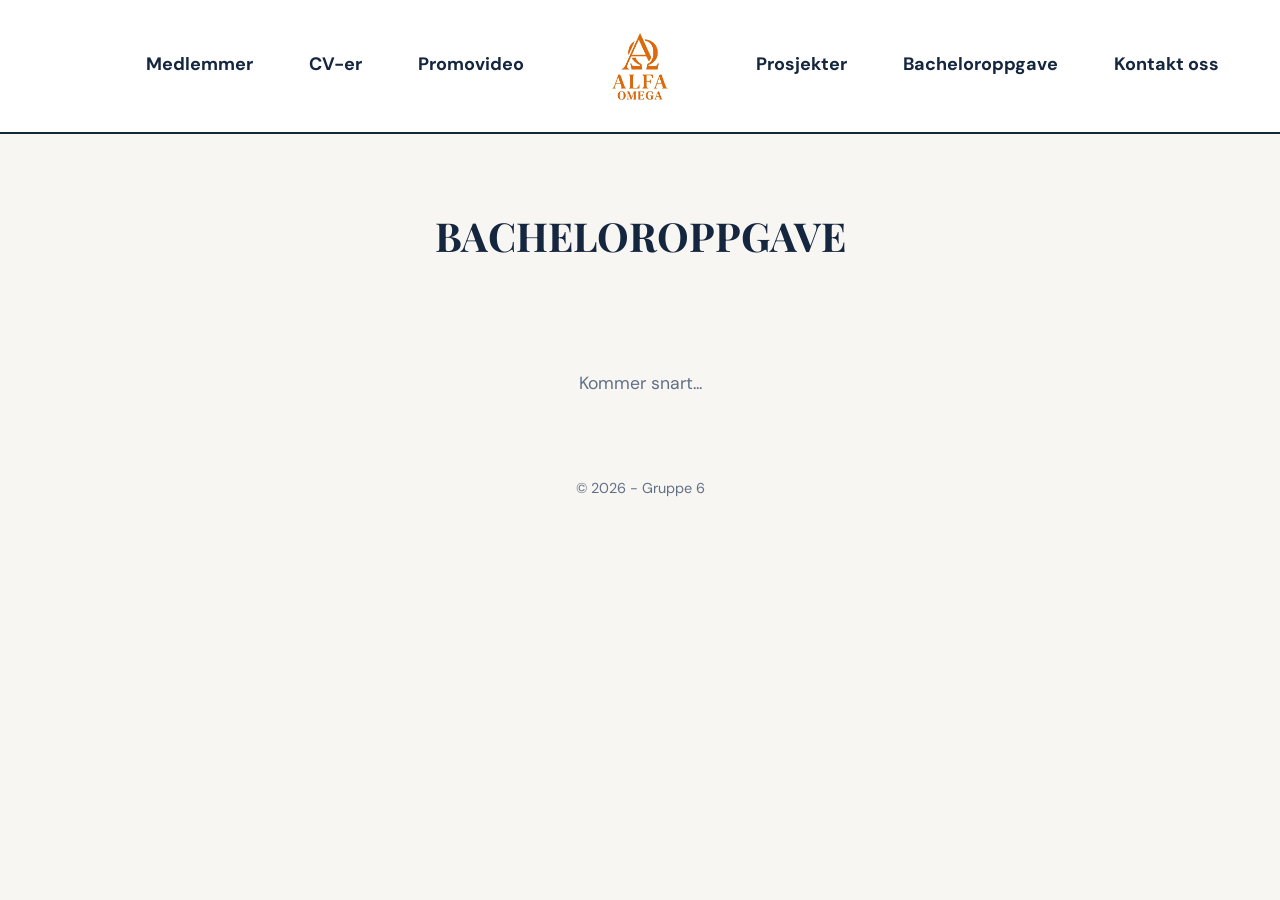
==== bacheloroppgave.html @ c3835e71 "Convert ASP.NET project to static HTML for GitHub Pages" ====
<!DOCTYPE html>
<html lang="no">
<head>
    <meta charset="utf-8" />
    <meta name="viewport" content="width=device-width, initial-scale=1.0" />
    <title>Bacheloroppgave - Gruppe 6</title>
    <link rel="preconnect" href="https://fonts.googleapis.com">
    <link rel="preconnect" href="https://fonts.gstatic.com" crossorigin>
    <link href="https://fonts.googleapis.com/css2?family=Playfair+Display:wght@600;700&family=Lora:wght@400;500&display=swap" rel="stylesheet">
    <link rel="stylesheet" href="css/site.css" />
</head>
<body>
    <header class="site-header">
        <div class="header-content">
            <nav class="site-nav site-nav-left">
                <a href="medlemmer.html">Medlemmer</a>
                <a href="cver.html">CV-er</a>
                <a href="promovideo.html">Promovideo</a>
            </nav>

            <a class="site-logo" href="index.html">
                <img src="images/logo.png" alt="Gruppe 6 logo" />
            </a>

            <nav class="site-nav site-nav-right">
                <a href="prosjekter.html">Prosjekter</a>
                <a href="bacheloroppgave.html">Bacheloroppgave</a>
                <a href="kontakt.html">Kontakt oss</a>
            </nav>
        </div>
    </header>

    <div class="container">
        <main role="main" class="pb-3">
            <h1 class="page-title">BACHELOROPPGAVE</h1>
            <section class="about-section">
                <p class="about-text">Kommer snart...</p>
            </section>
        </main>
    </div>

    <footer class="border-top footer text-muted">
        <div class="container">
            &copy; 2026 - Gruppe 6
        </div>
    </footer>

    <script src="js/site.js"></script>
</body>
</html>
---- css/site.css ----
/* Import Fonts */
@import url('https://fonts.googleapis.com/css2?family=DM+Sans:ital,opsz,wght@0,9..40,100..1000;1,9..40,100..1000&family=Playfair+Display:ital,wght@0,400..900;1,400..900&display=swap');

* {
    box-sizing: border-box;
}

body {
    margin: 0;
    font-family: 'DM Sans', sans-serif;
    color: #627086;
    background-color: #F7F6F2;
}

/* Animations */
@keyframes rise-in {
    from { 
        opacity: 0; 
        transform: translateY(18px); 
    }
    to { 
        opacity: 1; 
        transform: translateY(0); 
    }
}

@keyframes image-settle {
    from { 
        transform: scale(1.07); 
    }
    to { 
        transform: scale(1.015); 
    }
}

.about-section, 
.member-card, 
.cv-row, 
.project-card {
    animation: rise-in 0.6s ease-out forwards;
}

/* Header */
.site-header {
    background-color: #FFFFFF;
    border-bottom: 2px solid #15263F;
}

.header-content {
    display: flex;
    justify-content: center;
    align-items: center;
    padding: 1rem 3rem;
    max-width: 1600px;
    margin: 0 auto;
}

.site-logo {
    flex-shrink: 0;
    padding: 0 1.5rem;
}

.site-logo img {
    height: 100px;
    width: auto;
    display: block;
}

.site-nav {
    display: flex;
    gap: 3.5rem;
    flex: 1;
}

.site-nav-left {
    justify-content: flex-end;
}

.site-nav-right {
    justify-content: flex-start;
}

.site-nav a {
    font-family: 'DM Sans', sans-serif;
    text-decoration: none;
    font-weight: 700;
    color: #15263F;
    font-size: 18px;
    white-space: nowrap;
    position: relative;
    padding-bottom: 4px;
}

.site-nav a::after {
    content: '';
    position: absolute;
    bottom: 0;
    left: 0;
    width: 100%;
    height: 2px;
    background-color: #C77645;
    transform: scaleX(0);
    transition: transform 0.25s ease;
    transform-origin: bottom left;
}

.site-nav a:hover {
    color: #A85E34;
}

.site-nav a:hover::after {
    transform: scaleX(1);
}

/* Footer */
footer {
    text-align: center;
    padding: 2rem 0;
    color: #627086;
    font-size: 0.9rem;
}

/* Hero / group photo */
.hero-wrapper {
    overflow: hidden;
    max-width: 1200px;
    margin: 0 auto;
    border-radius: 1rem;
}

.group-photo {
    width: 100%;
    max-width: 1200px;
    height: auto;
    display: block;
    margin: 0 auto;
    border: 3px solid #E4E7EB;
    border-radius: 1rem;
    animation: image-settle 1.2s ease-out forwards;
}

.image-label {
    font-family: 'DM Sans', sans-serif;
    font-size: 1.1rem;
    color: #CCD4DF;
    margin: 0 0 1rem 0;
}

/* About section */
.about-section {
    text-align: center;
    padding: 3rem;
}

.section-title {
    font-family: 'Playfair Display', Georgia, serif;
    color: #15263F;
    font-size: 2rem;
    margin-bottom: 1rem;
}

.about-text {
    font-family: 'DM Sans', sans-serif;
    font-size: 1.1rem;
    max-width: 800px;
    margin: 0 auto;
    color: #627086;
    line-height: 1.7;
}

.about-text + .about-text {
    margin-top: 1rem;
}

/* Medlemmer page */
.page-title {
    font-family: 'Playfair Display', Georgia, serif;
    color: #15263F;
    font-size: 2.5rem;
    text-align: center;
    padding: 3rem 0 2rem 0;
}

.member-card {
    display: flex;
    gap: 2rem;
    align-items: flex-start;
    max-width: 1200px;
    margin: 0 auto 2rem auto;
    padding: 2rem;
    background-color: #FFFFFF;
    border: 1px solid #E4E7EB;
    border-radius: 1rem;
    transition: transform 0.25s ease, box-shadow 0.25s ease;
}

.member-card:hover {
    box-shadow: 0 18px 50px rgba(21, 38, 63, .09);
    transform: translateY(-4px);
}

.member-photo-col {
    display: flex;
    flex-direction: column;
    align-items: center;
    flex-shrink: 0;
}

.member-photo {
    width: 180px;
    height: 180px;
    object-fit: cover;
    border-radius: 0.5rem;
}

.member-info {
    flex: 1;
}

.member-name {
    font-family: 'Playfair Display', Georgia, serif;
    color: #15263F;
    font-size: 1.5rem;
    margin: 0 0 0.25rem 0;
}

.member-role {
    font-family: 'DM Sans', sans-serif;
    font-style: italic;
    color: #C77645;
    margin: 0 0 1rem 0;
}

.member-bio {
    font-family: 'DM Sans', sans-serif;
    font-size: 1rem;
    line-height: 1.6;
    color: #627086;
}

.social-links {
    display: flex;
    gap: 1rem;
    margin-top: 0.75rem;
}

.social-icon {
    width: 28px;
    height: 28px;
    display: block;
    background-color: transparent;
    object-fit: contain;
}

.social-links a {
    display: inline-block;
    transition: opacity 0.2s;
    line-height: 0;
}

.social-links a:hover {
    opacity: 0.7;
}

.cv-list {
    max-width: 1000px;
    margin: 0 auto;
    padding: 2rem;
    display: flex;
    flex-direction: column;
    gap: 1.5rem;
}

.cv-row {
    display: flex;
    justify-content: space-between;
    align-items: center;
    background-color: #FFFFFF;
    border: 1px solid #E4E7EB;
    border-radius: 1rem;
    padding: 1.5rem 2rem;
    transition: transform 0.25s ease, box-shadow 0.25s ease, background-color 0.25s ease;
}

.cv-row:hover {
    background-color: #F9EDE6;
    box-shadow: 0 18px 50px rgba(21, 38, 63, .09);
    transform: translateY(-4px);
}

.cv-name {
    font-family: 'DM Sans', sans-serif;
    font-size: 1.1rem;
    color: #15263F;
}

.cv-download {
    text-decoration: none;
    color: #C77645;
    font-weight: 600;
    display: flex;
    align-items: center;
    gap: 0.5rem;
}

.cv-download:hover {
    color: #A85E34;
}

.download-icon {
    font-size: 1.2rem;
}

.project-section {
    max-width: 1200px;
    margin: 0 auto;
    padding: 1rem 2rem 3rem 2rem;
}

.project-section-title {
    font-family: 'Playfair Display', Georgia, serif;
    color: #15263F;
    font-size: 1.6rem;
    text-align: center;
    border-bottom: 2px solid #C77645;
    display: inline-block;
    padding-bottom: 0.5rem;
    margin: 0 0 2rem 0;
}

.project-section-title-wrapper {
    text-align: center;
}

.project-card {
    display: flex;
    gap: 2rem;
    align-items: center;
    background-color: #FFFFFF;
    border: 1px solid #E4E7EB;
    border-radius: 1rem;
    padding: 2rem;
    margin-bottom: 2rem;
    min-height: 150px;
    transition: transform 0.25s ease, box-shadow 0.25s ease;
}

.project-card:hover {
    box-shadow: 0 18px 50px rgba(21, 38, 63, .09);
    transform: translateY(-4px);
}

.project-image-placeholder {
    width: 180px;
    height: 130px;
    background-color: #E4E7EB;
    border-radius: 0.5rem;
    flex-shrink: 0;
}

.project-info {
    flex: 1;
}

.project-name {
    font-family: 'Playfair Display', Georgia, serif;
    color: #15263F;
    font-size: 1.3rem;
    margin: 0 0 0.5rem 0;
}

.project-description {
    font-family: 'DM Sans', sans-serif;
    color: #627086;
}
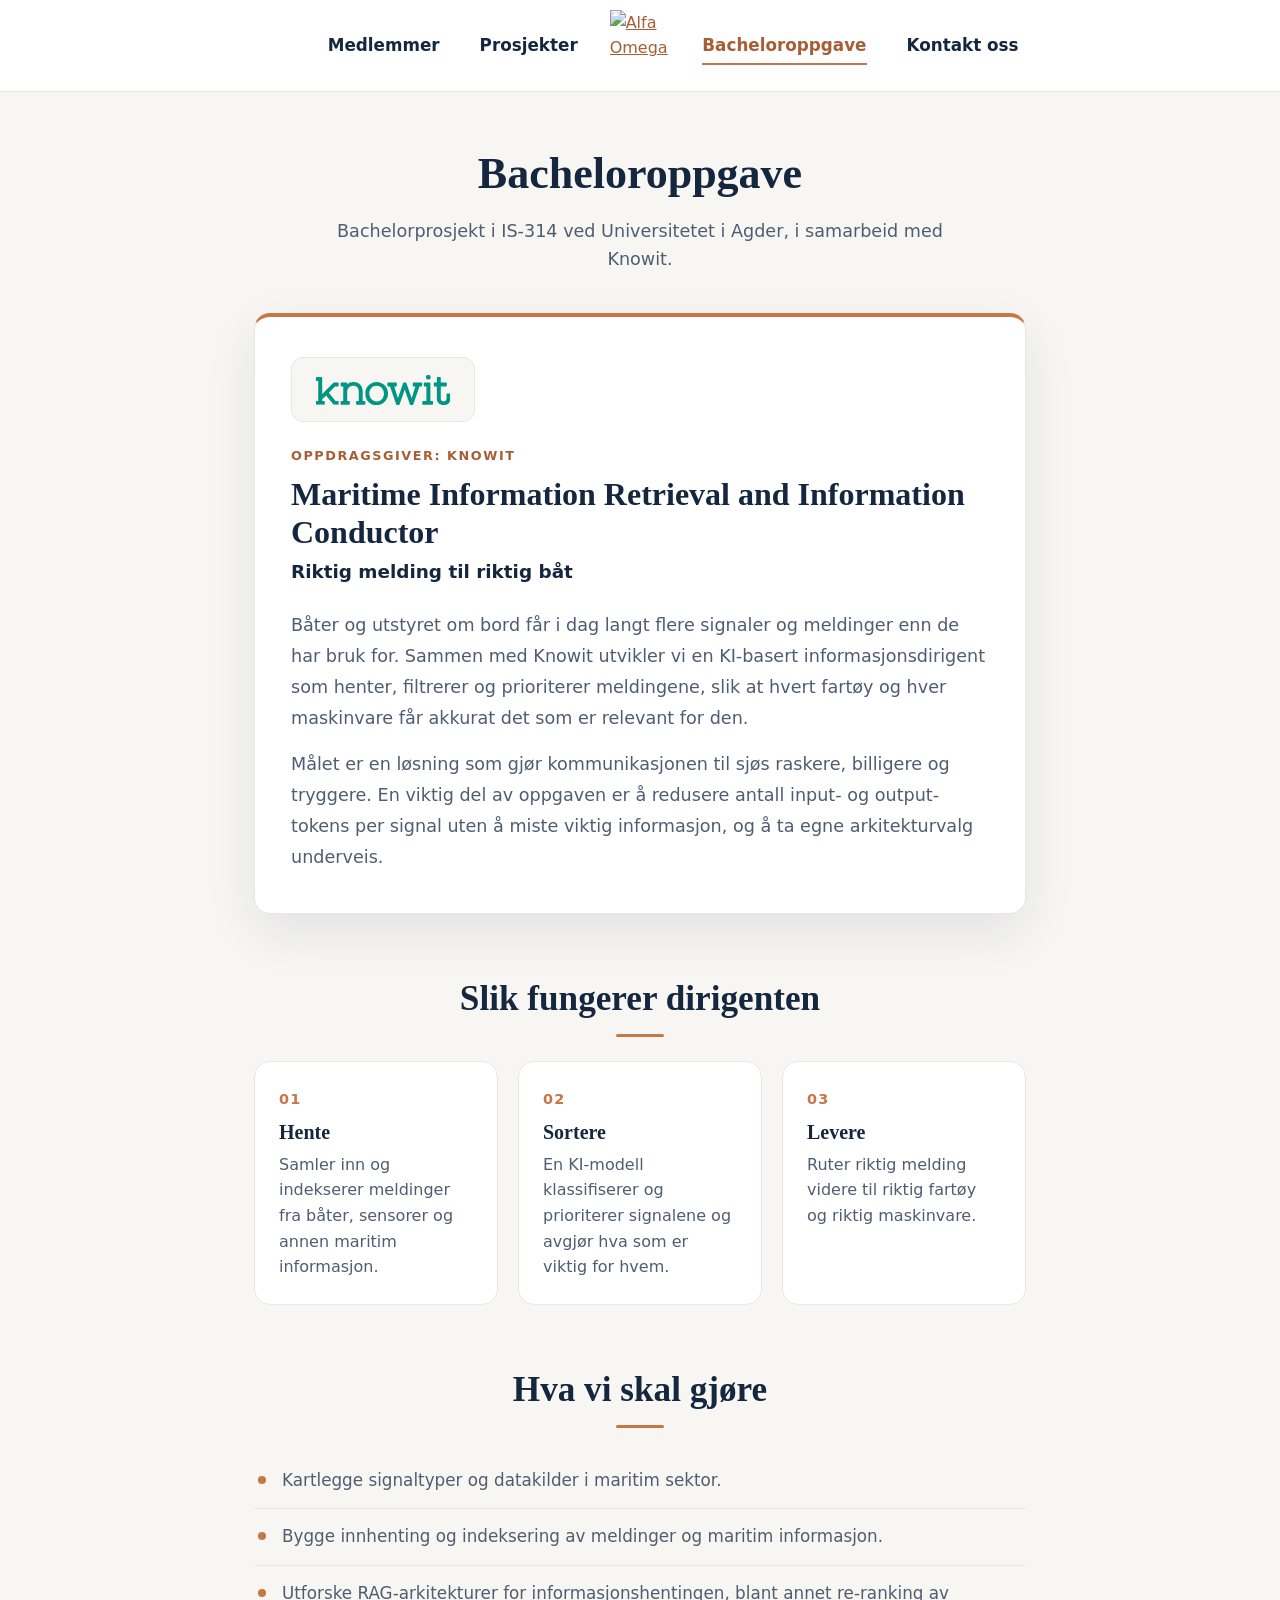
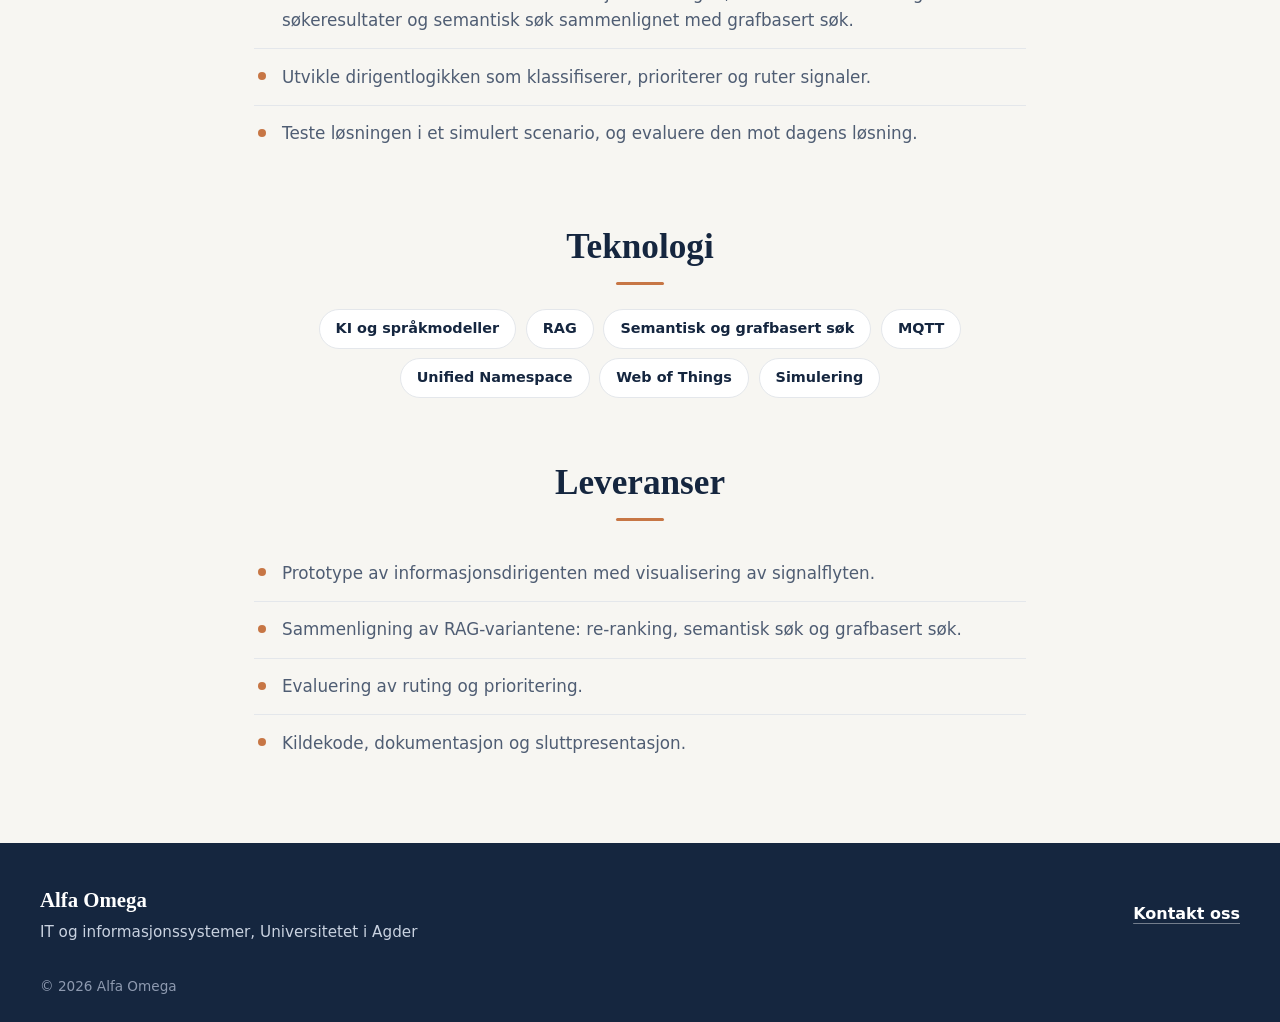
==== commit f6072a00: "Lagt til Knowit-bacheloroppgaven på bacheloroppgave-siden Beskrivelse av prosjektet Maritime Informa" ====
--- a/bacheloroppgave.html
+++ b/bacheloroppgave.html
@@ -3,48 +3,141 @@
 <head>
     <meta charset="utf-8" />
     <meta name="viewport" content="width=device-width, initial-scale=1.0" />
-    <title>Bacheloroppgave - Gruppe 6</title>
-    <link rel="preconnect" href="https://fonts.googleapis.com">
-    <link rel="preconnect" href="https://fonts.gstatic.com" crossorigin>
-    <link href="https://fonts.googleapis.com/css2?family=Playfair+Display:wght@600;700&family=Lora:wght@400;500&display=swap" rel="stylesheet">
-    <link rel="stylesheet" href="css/site.css" />
+    <title>Bacheloroppgave | Alfa Omega</title>
+    <meta name="description" content="Bacheloroppgaven til Alfa Omega: en KI-basert informasjonsdirigent for maritim sektor, i samarbeid med Knowit." />
+    <meta property="og:title" content="Bacheloroppgave | Alfa Omega" />
+    <meta property="og:description" content="Bacheloroppgaven til Alfa Omega: en KI-basert informasjonsdirigent for maritim sektor, i samarbeid med Knowit." />
+    <meta property="og:image" content="https://thelyng.dev/images/opt/logo.png" />
+    <meta property="og:type" content="website" />
+    <meta name="theme-color" content="#15263F" />
+    <link rel="icon" href="favicon.ico?v=2" sizes="any" />
+    <link rel="icon" href="images/favicon-32.png?v=2" type="image/png" sizes="32x32" />
+    <link rel="icon" href="images/icon-192.png?v=2" type="image/png" sizes="192x192" />
+    <link rel="apple-touch-icon" href="images/apple-touch-icon.png?v=2" />
+    <link rel="preload" href="fonts/dm-sans-latin.woff2" as="font" type="font/woff2" crossorigin>
+    <link rel="preload" href="fonts/playfair-display-latin.woff2" as="font" type="font/woff2" crossorigin>
+    <link rel="stylesheet" href="css/site.css?v=16" />
 </head>
 <body>
+    <a class="skip-link" href="#innhold">Hopp til innhold</a>
     <header class="site-header">
         <div class="header-content">
-            <nav class="site-nav site-nav-left">
+            <nav class="site-nav site-nav-left" aria-label="Hovedmeny">
                 <a href="medlemmer.html">Medlemmer</a>
-                <a href="cver.html">CV-er</a>
-                <a href="promovideo.html">Promovideo</a>
+                <a href="prosjekter.html">Prosjekter</a>
             </nav>
-
-            <a class="site-logo" href="index.html">
-                <img src="images/logo.png" alt="Gruppe 6 logo" />
+            <a class="site-logo" href="index.html" aria-label="Alfa Omega, til forsiden">
+                <img src="images/opt/logo.png" alt="Alfa Omega" width="337" height="400" />
             </a>
-
-            <nav class="site-nav site-nav-right">
-                <a href="prosjekter.html">Prosjekter</a>
-                <a href="bacheloroppgave.html">Bacheloroppgave</a>
+            <nav class="site-nav site-nav-right" aria-label="Hovedmeny, fortsettelse">
+                <a href="bacheloroppgave.html" aria-current="page">Bacheloroppgave</a>
                 <a href="kontakt.html">Kontakt oss</a>
             </nav>
+            <button class="nav-toggle" type="button" aria-expanded="false" aria-controls="hovedmeny">
+                <span class="nav-toggle-bar"></span><span class="visually-hidden">Meny</span>
+            </button>
         </div>
+        <nav class="mobile-nav" id="hovedmeny" aria-label="Meny">
+            <a href="medlemmer.html">Medlemmer</a>
+            <a href="prosjekter.html">Prosjekter</a>
+            <a href="bacheloroppgave.html" aria-current="page">Bacheloroppgave</a>
+            <a href="kontakt.html">Kontakt oss</a>
+        </nav>
     </header>
 
-    <div class="container">
-        <main role="main" class="pb-3">
-            <h1 class="page-title">BACHELOROPPGAVE</h1>
-            <section class="about-section">
-                <p class="about-text">Kommer snart...</p>
+    <main id="innhold">
+        <div class="page-head">
+            <h1 class="page-title">Bacheloroppgave</h1>
+            <p class="page-intro">Bachelorprosjekt i IS-314 ved Universitetet i Agder, i samarbeid med Knowit.</p>
+        </div>
+        <div class="narrow">
+            <article class="bachelor-card">
+                <div class="bachelor-logo">
+                    <img src="images/opt/knowit-logo.svg" alt="Knowit" width="125" height="30" />
+                </div>
+                <p class="bachelor-label">Oppdragsgiver: Knowit</p>
+                <h2 class="bachelor-title">Maritime Information Retrieval and Information Conductor</h2>
+                <p class="bachelor-tagline">Riktig melding til riktig båt</p>
+                <p class="about-text">
+                    Båter og utstyret om bord får i dag langt flere signaler og meldinger enn de har bruk for.
+                    Sammen med Knowit utvikler vi en KI-basert informasjonsdirigent som henter, filtrerer og prioriterer
+                    meldingene, slik at hvert fartøy og hver maskinvare får akkurat det som er relevant for den.
+                </p>
+                <p class="about-text">
+                    Målet er en løsning som gjør kommunikasjonen til sjøs raskere, billigere og tryggere. En viktig del av
+                    oppgaven er å redusere antall input- og output-tokens per signal uten å miste viktig informasjon,
+                    og å ta egne arkitekturvalg underveis.
+                </p>
+            </article>
+
+            <section class="bachelor-section">
+                <h2 class="section-title">Slik fungerer dirigenten</h2>
+                <ol class="bachelor-steps">
+                    <li>
+                        <span class="skill-num">01</span>
+                        <h3>Hente</h3>
+                        <p>Samler inn og indekserer meldinger fra båter, sensorer og annen maritim informasjon.</p>
+                    </li>
+                    <li>
+                        <span class="skill-num">02</span>
+                        <h3>Sortere</h3>
+                        <p>En KI-modell klassifiserer og prioriterer signalene og avgjør hva som er viktig for hvem.</p>
+                    </li>
+                    <li>
+                        <span class="skill-num">03</span>
+                        <h3>Levere</h3>
+                        <p>Ruter riktig melding videre til riktig fartøy og riktig maskinvare.</p>
+                    </li>
+                </ol>
             </section>
-        </main>
-    </div>
 
-    <footer class="border-top footer text-muted">
-        <div class="container">
-            &copy; 2026 - Gruppe 6
+            <section class="bachelor-section">
+                <h2 class="section-title">Hva vi skal gjøre</h2>
+                <ul class="bachelor-list">
+                    <li>Kartlegge signaltyper og datakilder i maritim sektor.</li>
+                    <li>Bygge innhenting og indeksering av meldinger og maritim informasjon.</li>
+                    <li>Utforske RAG-arkitekturer for informasjonshentingen, blant annet re-ranking av søkeresultater og semantisk søk sammenlignet med grafbasert søk.</li>
+                    <li>Utvikle dirigentlogikken som klassifiserer, prioriterer og ruter signaler.</li>
+                    <li>Teste løsningen i et simulert scenario, og evaluere den mot dagens løsning.</li>
+                </ul>
+            </section>
+
+            <section class="bachelor-section">
+                <h2 class="section-title">Teknologi</h2>
+                <ul class="bachelor-tags" aria-label="Teknologier i prosjektet">
+                    <li>KI og språkmodeller</li>
+                    <li>RAG</li>
+                    <li>Semantisk og grafbasert søk</li>
+                    <li>MQTT</li>
+                    <li>Unified Namespace</li>
+                    <li>Web of Things</li>
+                    <li>Simulering</li>
+                </ul>
+            </section>
+
+            <section class="bachelor-section">
+                <h2 class="section-title">Leveranser</h2>
+                <ul class="bachelor-list">
+                    <li>Prototype av informasjonsdirigenten med visualisering av signalflyten.</li>
+                    <li>Sammenligning av RAG-variantene: re-ranking, semantisk søk og grafbasert søk.</li>
+                    <li>Evaluering av ruting og prioritering.</li>
+                    <li>Kildekode, dokumentasjon og sluttpresentasjon.</li>
+                </ul>
+            </section>
         </div>
+    </main>
+
+    <footer class="site-footer">
+        <div class="footer-inner">
+            <div>
+                <strong>Alfa Omega</strong>
+                <p>IT og informasjonssystemer, Universitetet i Agder</p>
+            </div>
+            <a class="footer-link" href="kontakt.html">Kontakt oss</a>
+        </div>
+        <p class="footer-copy">&copy; 2026 Alfa Omega</p>
     </footer>
 
-    <script src="js/site.js"></script>
+    <script src="js/site.js?v=16"></script>
 </body>
 </html>
--- a/css/site.css
+++ b/css/site.css
@@ -1,375 +1,687 @@
-/* Import Fonts */
-@import url('https://fonts.googleapis.com/css2?family=DM+Sans:ital,opsz,wght@0,9..40,100..1000;1,9..40,100..1000&family=Playfair+Display:ital,wght@0,400..900;1,400..900&display=swap');
-
-* {
-    box-sizing: border-box;
-}
+/* Alfa Omega, felles stilark */
+
+/* Fonter lastes fra egen server (ikke Google) av personvernhensyn */
+/* DM Sans, latin-ext */
+@font-face {
+    font-family: 'DM Sans';
+    font-style: normal;
+    font-weight: 400 700;
+    font-display: swap;
+    src: url('../fonts/dm-sans-latin-ext.woff2') format('woff2');
+    unicode-range: U+0100-02BA, U+02BD-02C5, U+02C7-02CC, U+02CE-02D7, U+02DD-02FF, U+0304, U+0308, U+0329, U+1D00-1DBF, U+1E00-1E9F, U+1EF2-1EFF, U+2020, U+20A0-20AB, U+20AD-20C4, U+2113, U+2C60-2C7F, U+A720-A7FF;
+}
+
+/* DM Sans, latin */
+@font-face {
+    font-family: 'DM Sans';
+    font-style: normal;
+    font-weight: 400 700;
+    font-display: swap;
+    src: url('../fonts/dm-sans-latin.woff2') format('woff2');
+    unicode-range: U+0000-00FF, U+0131, U+0152-0153, U+02BB-02BC, U+02C6, U+02DA, U+02DC, U+0304, U+0308, U+0329, U+2000-206F, U+20AC, U+2122, U+2191, U+2193, U+2212, U+2215, U+FEFF, U+FFFD;
+}
+
+/* Playfair Display, latin-ext */
+@font-face {
+    font-family: 'Playfair Display';
+    font-style: normal;
+    font-weight: 600 700;
+    font-display: swap;
+    src: url('../fonts/playfair-display-latin-ext.woff2') format('woff2');
+    unicode-range: U+0100-02BA, U+02BD-02C5, U+02C7-02CC, U+02CE-02D7, U+02DD-02FF, U+0304, U+0308, U+0329, U+1D00-1DBF, U+1E00-1E9F, U+1EF2-1EFF, U+2020, U+20A0-20AB, U+20AD-20C4, U+2113, U+2C60-2C7F, U+A720-A7FF;
+}
+
+/* Playfair Display, latin */
+@font-face {
+    font-family: 'Playfair Display';
+    font-style: normal;
+    font-weight: 600 700;
+    font-display: swap;
+    src: url('../fonts/playfair-display-latin.woff2') format('woff2');
+    unicode-range: U+0000-00FF, U+0131, U+0152-0153, U+02BB-02BC, U+02C6, U+02DA, U+02DC, U+0304, U+0308, U+0329, U+2000-206F, U+20AC, U+2122, U+2191, U+2193, U+2212, U+2215, U+FEFF, U+FFFD;
+}
+
+:root {
+    --navy: #15263F;
+    --navy-2: #1E3354;
+    --orange: #C77645;
+    --orange-dark: #A85E34;
+    --orange-soft: #F9EDE6;
+    --text: #4F5D73;
+    --muted: #6B7689;
+    --line: #E4E7EB;
+    --bg: #F7F6F2;
+    --white: #FFFFFF;
+    --radius: 1rem;
+    --shadow: 0 18px 50px rgba(21, 38, 63, .09);
+    --serif: 'Playfair Display', Georgia, serif;
+    --sans: 'DM Sans', system-ui, -apple-system, 'Segoe UI', sans-serif;
+}
+
+*, *::before, *::after { box-sizing: border-box; }
+
+html { scroll-behavior: smooth; }
 
 body {
     margin: 0;
-    font-family: 'DM Sans', sans-serif;
-    color: #627086;
-    background-color: #F7F6F2;
-}
+    font-family: var(--sans);
+    font-size: 1rem;
+    line-height: 1.6;
+    color: var(--text);
+    background-color: var(--bg);
+    -webkit-font-smoothing: antialiased;
+    /* Footer holder seg nederst også på korte sider */
+    display: flex; flex-direction: column; min-height: 100vh;
+}
+body > main { flex: 1 0 auto; }
+
+img { max-width: 100%; height: auto; display: block; }
+
+h1, h2, h3 { color: var(--navy); line-height: 1.2; }
+
+a { color: var(--orange-dark); }
+
+:focus-visible {
+    outline: 3px solid var(--orange);
+    outline-offset: 3px;
+    border-radius: 4px;
+}
+
+.visually-hidden {
+    position: absolute !important;
+    width: 1px; height: 1px;
+    overflow: hidden; clip: rect(0 0 0 0);
+    white-space: nowrap;
+}
+
+.skip-link {
+    position: absolute;
+    left: 1rem; top: -3rem;
+    background: var(--navy); color: var(--white);
+    padding: .6rem 1rem; border-radius: .5rem;
+    z-index: 100; text-decoration: none;
+}
+.skip-link:focus { top: 1rem; }
+
+/* Layout helpers */
+.wide { max-width: 1200px; margin: 0 auto; padding: 0 1.5rem; }
+.narrow { max-width: 820px; margin: 0 auto; padding: 0 1.5rem; }
+.stack > * + * { margin-top: 1.5rem; }
+.section { padding: 4.5rem 0; }
 
 /* Animations */
 @keyframes rise-in {
-    from { 
-        opacity: 0; 
-        transform: translateY(18px); 
-    }
-    to { 
-        opacity: 1; 
-        transform: translateY(0); 
-    }
-}
-
-@keyframes image-settle {
-    from { 
-        transform: scale(1.07); 
-    }
-    to { 
-        transform: scale(1.015); 
-    }
-}
-
-.about-section, 
-.member-card, 
-.cv-row, 
-.project-card {
-    animation: rise-in 0.6s ease-out forwards;
-}
-
+    from { opacity: 0; transform: translateY(18px); }
+    to { opacity: 1; transform: translateY(0); }
+}
+
+.hero-text, .face {
+    animation: rise-in .7s cubic-bezier(.22, 1, .36, 1) both;
+}
+
+/* Myk inntoning når elementer scrolles inn (klassene settes av js/site.js) */
+.reveal {
+    opacity: 0;
+    transform: translate3d(0, 32px, 0);
+    transition:
+        opacity .55s cubic-bezier(.22, 1, .36, 1),
+        transform .55s cubic-bezier(.22, 1, .36, 1);
+    transition-delay: var(--delay, 0ms);
+}
+.reveal.is-visible { opacity: 1; transform: none; }
+.reveal:not(.is-visible) { will-change: opacity, transform; }
+
+/* Kortene beholder sin egen hover-animasjon etter at de er vist */
+.reveal.is-visible.member-card, .reveal.is-visible.project-card {
+    transition: box-shadow .25s ease, transform .25s ease;
+}
+
+.site-header { transition: box-shadow .3s ease; }
+.site-header.is-scrolled { box-shadow: 0 6px 24px rgba(21, 38, 63, .08); }
+
+
+.face { animation-delay: calc(var(--i) * 70ms + 150ms); }
+
+@media (prefers-reduced-motion: reduce) {
+    *, *::before, *::after { animation: none !important; transition: none !important; }
+    .reveal { opacity: 1 !important; transform: none !important; }
+    html { scroll-behavior: auto; }
+}
+
+/* Buttons */
+.btn {
+    display: inline-flex;
+    align-items: center;
+    gap: .5rem;
+    padding: .85rem 1.5rem;
+    border-radius: 999px;
+    font-family: var(--sans);
+    font-weight: 700;
+    font-size: 1rem;
+    text-decoration: none;
+    border: 2px solid transparent;
+    transition: background-color .2s, color .2s, border-color .2s, transform .2s;
+    cursor: pointer;
+}
+.btn svg { width: 1.1em; height: 1.1em; }
+.btn:hover { transform: translateY(-2px); }
+.btn-primary { background: var(--orange); color: var(--white); }
+.btn-primary:hover { background: var(--orange-dark); }
+.btn-secondary { background: transparent; color: var(--navy); border-color: var(--navy); }
+.btn-secondary:hover { background: var(--navy); color: var(--white); }
+.btn-ghost-light { color: var(--white); border-color: rgba(255,255,255,.5); }
+.btn-ghost-light:hover { background: var(--white); color: var(--navy); }
 /* Header */
 .site-header {
+    position: sticky; top: 0; z-index: 50;
     background-color: #FFFFFF;
-    border-bottom: 2px solid #15263F;
+    border-bottom: 1px solid var(--line);
 }
 
 .header-content {
-    display: flex;
-    justify-content: center;
+    display: grid;
+    grid-template-columns: 1fr auto 1fr;
     align-items: center;
-    padding: 1rem 3rem;
-    max-width: 1600px;
+    gap: 2rem;
+    max-width: 1300px;
     margin: 0 auto;
-}
-
-.site-logo {
-    flex-shrink: 0;
-    padding: 0 1.5rem;
-}
-
-.site-logo img {
-    height: 100px;
-    width: auto;
-    display: block;
-}
-
-.site-nav {
-    display: flex;
-    gap: 3.5rem;
-    flex: 1;
-}
-
-.site-nav-left {
-    justify-content: flex-end;
-}
-
-.site-nav-right {
-    justify-content: flex-start;
-}
-
-.site-nav a {
-    font-family: 'DM Sans', sans-serif;
+    padding: .6rem 1.5rem;
+}
+
+.site-logo img { height: 72px; width: auto; }
+
+.site-nav { display: flex; gap: 2.5rem; }
+.site-nav-left { justify-content: flex-end; }
+.site-nav-right { justify-content: flex-start; }
+
+.site-nav a, .mobile-nav a {
     text-decoration: none;
     font-weight: 700;
-    color: #15263F;
-    font-size: 18px;
+    color: var(--navy);
+    font-size: 1.05rem;
     white-space: nowrap;
     position: relative;
-    padding-bottom: 4px;
+    padding: .35rem 0;
 }
 
 .site-nav a::after {
     content: '';
-    position: absolute;
-    bottom: 0;
-    left: 0;
-    width: 100%;
-    height: 2px;
-    background-color: #C77645;
+    position: absolute; left: 0; bottom: 0;
+    width: 100%; height: 2px;
+    background-color: var(--orange);
     transform: scaleX(0);
-    transition: transform 0.25s ease;
-    transform-origin: bottom left;
-}
-
-.site-nav a:hover {
-    color: #A85E34;
-}
-
-.site-nav a:hover::after {
-    transform: scaleX(1);
-}
-
-/* Footer */
-footer {
+    transform-origin: left;
+    transition: transform .25s ease;
+}
+.site-nav a:hover, .mobile-nav a:hover { color: var(--orange-dark); }
+.site-nav a:hover::after, .site-nav a[aria-current="page"]::after { transform: scaleX(1); }
+.site-nav a[aria-current="page"], .mobile-nav a[aria-current="page"] { color: var(--orange-dark); }
+
+.nav-toggle {
+    display: none;
+    width: 44px; height: 44px;
+    border: 0; background: transparent;
+    cursor: pointer; position: relative;
+    justify-self: end;
+}
+.nav-toggle-bar, .nav-toggle-bar::before, .nav-toggle-bar::after {
+    position: absolute; left: 10px; width: 24px; height: 2px;
+    background: var(--navy); border-radius: 2px;
+    transition: transform .25s, opacity .2s;
+}
+.nav-toggle-bar { top: 21px; }
+.nav-toggle-bar::before, .nav-toggle-bar::after { content: ''; left: 0; }
+.nav-toggle-bar::before { top: -7px; }
+.nav-toggle-bar::after { top: 7px; }
+.nav-toggle[aria-expanded="true"] .nav-toggle-bar { background: transparent; }
+.nav-toggle[aria-expanded="true"] .nav-toggle-bar::before { transform: translateY(7px) rotate(45deg); }
+.nav-toggle[aria-expanded="true"] .nav-toggle-bar::after { transform: translateY(-7px) rotate(-45deg); }
+
+.mobile-nav { display: none; }
+
+@media (max-width: 1100px) {
+    .header-content { gap: 1.25rem; }
+    .site-nav { gap: 1.25rem; }
+    .site-nav a { font-size: .95rem; }
+    .site-logo img { height: 60px; }
+}
+
+@media (max-width: 760px) {
+    .header-content { grid-template-columns: auto 1fr; }
+    .site-nav-left, .site-nav-right { display: none; }
+    .site-logo img { height: 52px; }
+    .nav-toggle { display: block; }
+    .mobile-nav {
+        position: absolute; left: 0; right: 0; top: 100%;
+        flex-direction: column;
+        background: var(--white);
+        border-bottom: 1px solid var(--line);
+        box-shadow: var(--shadow);
+        padding: .5rem 1.5rem 1rem;
+    }
+    .mobile-nav.is-open { display: flex; }
+    .mobile-nav a { padding: .85rem 0; border-bottom: 1px solid var(--line); }
+    .mobile-nav a:last-child { border-bottom: 0; }
+}
+
+/* Hero */
+.hero {
+    background:
+        radial-gradient(1000px 400px at 100% 0%, var(--orange-soft), transparent 70%),
+        var(--bg);
+    border-bottom: 1px solid var(--line);
+}
+.hero-inner {
+    max-width: 1200px; margin: 0 auto;
+    padding: 4.5rem 1.5rem;
+    display: grid;
+    grid-template-columns: 1.1fr 1fr;
+    gap: 3.5rem;
+    align-items: center;
+}
+.eyebrow {
+    text-transform: uppercase;
+    letter-spacing: .12em;
+    font-size: .8rem;
+    font-weight: 700;
+    color: var(--orange-dark);
+    margin: 0 0 1rem;
+}
+.hero h1 {
+    font-family: var(--serif);
+    font-size: clamp(2.2rem, 4.5vw, 3.4rem);
+    margin: 0 0 1.25rem;
+}
+.lead { font-size: 1.15rem; max-width: 34rem; margin: 0 0 2rem; }
+.hero-actions { display: flex; gap: 1rem; flex-wrap: wrap; }
+
+.face-grid {
+    display: grid;
+    grid-template-columns: repeat(3, 1fr);
+    gap: .9rem;
+}
+.face {
+    position: relative;
+    display: block;
+    border-radius: var(--radius);
+    overflow: hidden;
+    aspect-ratio: 1;
+    background: var(--line);
+    text-decoration: none;
+}
+.face:nth-child(3n+2) { transform: translateY(1.5rem); }
+.face img { width: 100%; height: 100%; object-fit: cover; transition: transform .4s ease; }
+.face span {
+    position: absolute; left: .6rem; bottom: .6rem;
+    background: rgba(255,255,255,.92);
+    color: var(--navy);
+    font-weight: 700; font-size: .8rem;
+    padding: .2rem .6rem; border-radius: 999px;
+}
+.face:hover img { transform: scale(1.05); }
+
+@media (max-width: 860px) {
+    .hero-inner { grid-template-columns: 1fr; padding: 3rem 1.25rem; gap: 2.5rem; }
+    .face:nth-child(3n+2) { transform: none; }
+    .face-grid { gap: .6rem; }
+}
+
+/* Sections */
+.section-title {
+    font-family: var(--serif);
+    font-size: clamp(1.7rem, 3vw, 2.2rem);
     text-align: center;
-    padding: 2rem 0;
-    color: #627086;
-    font-size: 0.9rem;
-}
-
-/* Hero / group photo */
-.hero-wrapper {
-    overflow: hidden;
-    max-width: 1200px;
-    margin: 0 auto;
-    border-radius: 1rem;
-}
-
-.group-photo {
-    width: 100%;
-    max-width: 1200px;
-    height: auto;
+    margin: 0 0 1.5rem;
+}
+.section-title::after {
+    content: '';
     display: block;
-    margin: 0 auto;
-    border: 3px solid #E4E7EB;
-    border-radius: 1rem;
-    animation: image-settle 1.2s ease-out forwards;
-}
-
-.image-label {
-    font-family: 'DM Sans', sans-serif;
-    font-size: 1.1rem;
-    color: #CCD4DF;
-    margin: 0 0 1rem 0;
-}
-
-/* About section */
-.about-section {
+    width: 48px; height: 3px;
+    margin: .9rem auto 0;
+    background: var(--orange);
+    border-radius: 2px;
+}
+
+.about-text { font-size: 1.1rem; line-height: 1.75; margin: 0; }
+.about-text + .about-text { margin-top: 1rem; }
+
+.video-section { background: var(--white); border-top: 1px solid var(--line); border-bottom: 1px solid var(--line); }
+.video-frame {
+    position: relative; aspect-ratio: 16 / 9; margin-top: 2rem;
+    border-radius: var(--radius); overflow: hidden; box-shadow: var(--shadow);
+    background: var(--navy);
+}
+.video-frame iframe, .video-frame video { position: absolute; inset: 0; width: 100%; height: 100%; border: 0; }
+.video-placeholder {
+    position: absolute; inset: 0;
+    display: flex; flex-direction: column; align-items: center; justify-content: center; gap: 1rem;
+    background: var(--navy);
+    color: var(--white); text-align: center; padding: 1.5rem;
+}
+.video-placeholder svg {
+    width: 72px; height: 72px; padding: 18px 14px 18px 22px;
+    border-radius: 50%; background: var(--orange); color: var(--white);
+}
+.video-placeholder p { margin: 0; font-weight: 600; font-size: 1.1rem; }
+
+.skills-section { background: var(--white); border-top: 1px solid var(--line); border-bottom: 1px solid var(--line); }
+.skill-grid {
+    display: grid;
+    grid-template-columns: repeat(2, 1fr);
+    gap: 1.25rem;
+    margin-top: 2.5rem;
+}
+.skill-card {
+    background: var(--bg);
+    border: 1px solid var(--line);
+    border-radius: var(--radius);
+    padding: 1.75rem;
+}
+.skill-card h3 { font-family: var(--serif); font-size: 1.25rem; margin: .5rem 0 .6rem; }
+.skill-card p { margin: 0; }
+.skill-num { font-weight: 700; color: var(--orange); font-size: .9rem; letter-spacing: .08em; }
+.skill-who { margin-top: 1rem !important; font-size: .85rem; color: var(--muted); font-weight: 700; }
+
+.cta-band {
+    background: var(--navy);
+    color: #DDE3EC;
     text-align: center;
-    padding: 3rem;
-}
-
-.section-title {
-    font-family: 'Playfair Display', Georgia, serif;
-    color: #15263F;
-    font-size: 2rem;
-    margin-bottom: 1rem;
-}
-
-.about-text {
-    font-family: 'DM Sans', sans-serif;
-    font-size: 1.1rem;
-    max-width: 800px;
-    margin: 0 auto;
-    color: #627086;
-    line-height: 1.7;
-}
-
-.about-text + .about-text {
-    margin-top: 1rem;
-}
-
-/* Medlemmer page */
+    padding: 7rem 0;
+}
+.cta-band h2 { color: var(--white); font-family: var(--serif); font-size: clamp(1.7rem, 3vw, 2.2rem); margin: 0 0 .75rem; }
+.cta-band p { margin: 0 0 1.75rem; font-size: 1.1rem; }
+
+/* Page head */
+.page-head { text-align: center; padding: 3.5rem 1.5rem 2.5rem; }
 .page-title {
-    font-family: 'Playfair Display', Georgia, serif;
-    color: #15263F;
-    font-size: 2.5rem;
-    text-align: center;
-    padding: 3rem 0 2rem 0;
-}
-
+    font-family: var(--serif);
+    font-size: clamp(2rem, 4vw, 2.75rem);
+    margin: 0;
+}
+.page-intro { max-width: 38rem; margin: 1rem auto 0; font-size: 1.1rem; }
+main { padding-bottom: 0; }
+.page-head + .wide, .page-head + .narrow { padding-bottom: 4.5rem; }
+
+/* Members */
 .member-card {
     display: flex;
-    gap: 2rem;
+    gap: 2.25rem;
     align-items: flex-start;
-    max-width: 1200px;
-    margin: 0 auto 2rem auto;
     padding: 2rem;
-    background-color: #FFFFFF;
-    border: 1px solid #E4E7EB;
-    border-radius: 1rem;
-    transition: transform 0.25s ease, box-shadow 0.25s ease;
-}
-
-.member-card:hover {
-    box-shadow: 0 18px 50px rgba(21, 38, 63, .09);
-    transform: translateY(-4px);
-}
-
-.member-photo-col {
+    background: var(--white);
+    border: 1px solid var(--line);
+    border-radius: var(--radius);
+    transition: box-shadow .25s ease, transform .25s ease;
+    scroll-margin-top: 110px;
+}
+.member-card:hover { box-shadow: var(--shadow); transform: translateY(-3px); }
+.member-card:target { border-color: var(--orange); box-shadow: 0 0 0 3px var(--orange-soft); }
+
+.member-photo-col { display: flex; flex-direction: column; align-items: center; flex-shrink: 0; }
+.member-photo { width: 180px; height: 180px; object-fit: cover; border-radius: .75rem; }
+
+.member-info { flex: 1; min-width: 0; }
+.member-name { font-family: var(--serif); font-size: 1.6rem; margin: 0 0 .25rem; }
+.member-title {
+    display: inline-block; margin: 0 0 .6rem; padding: .25rem .8rem; border-radius: 999px;
+    background: var(--bg); border: 1px solid var(--line); color: var(--navy);
+    font-size: .85rem; font-weight: 700;
+}
+.member-role { color: var(--orange-dark); font-weight: 700; margin: 0 0 1rem; }
+.member-bio { margin: 0 0 1rem; }
+
+.social-links { display: flex; gap: .6rem; margin-top: 1rem; }
+.social-links a {
+    display: grid; place-items: center;
+    width: 40px; height: 40px;
+    border-radius: 50%;
+    color: var(--navy);
+    background: var(--bg);
+    border: 1px solid var(--line);
+    transition: background-color .2s, color .2s;
+}
+.social-links a svg { width: 18px; height: 18px; }
+.social-links a:hover { background: var(--navy); color: var(--white); }
+
+@media (max-width: 680px) {
+    .member-card { flex-direction: column; align-items: center; text-align: center; padding: 1.5rem; }
+    .member-photo { width: 150px; height: 150px; }
+    .member-bio { text-align: left; }
+}
+
+/* Kontakt */
+.contact-primary {
+    display: flex; align-items: center; gap: 1.5rem; flex-wrap: wrap;
+    background: var(--white); border-radius: var(--radius); box-shadow: var(--shadow);
+    border-top: 4px solid var(--orange); padding: 1.75rem 2rem;
+}
+.contact-primary-photo { width: 96px; height: 96px; border-radius: 50%; object-fit: cover; flex-shrink: 0; }
+.contact-primary-text { flex: 1; min-width: 12rem; }
+.contact-primary-role {
+    margin: 0 0 .25rem; font-size: .8rem; font-weight: 700; letter-spacing: .12em; text-transform: uppercase;
+    color: var(--orange-dark);
+}
+.contact-primary-name { font-family: var(--serif); font-size: 1.6rem; margin: 0 0 .25rem; color: var(--navy); }
+.contact-primary-mail { color: var(--navy); font-weight: 600; word-break: break-all; }
+@media (max-width: 560px) {
+    .contact-primary { padding: 1.5rem; }
+    .contact-primary .btn { width: 100%; justify-content: center; }
+}
+/* Projects */
+.project-section + .project-section { margin-top: 3rem; }
+.project-section-title {
+    font-family: var(--serif);
+    font-size: 1.5rem;
+    margin: 0 0 1.25rem;
+    padding-bottom: .5rem;
+    border-bottom: 2px solid var(--orange);
+    display: inline-block;
+}
+.project-section { text-align: center; }
+.project-grid {
     display: flex;
-    flex-direction: column;
-    align-items: center;
-    flex-shrink: 0;
-}
-
-.member-photo {
-    width: 180px;
-    height: 180px;
-    object-fit: cover;
-    border-radius: 0.5rem;
-}
-
-.member-info {
-    flex: 1;
-}
-
-.member-name {
-    font-family: 'Playfair Display', Georgia, serif;
-    color: #15263F;
-    font-size: 1.5rem;
-    margin: 0 0 0.25rem 0;
-}
-
-.member-role {
-    font-family: 'DM Sans', sans-serif;
-    font-style: italic;
-    color: #C77645;
-    margin: 0 0 1rem 0;
-}
-
-.member-bio {
-    font-family: 'DM Sans', sans-serif;
-    font-size: 1rem;
-    line-height: 1.6;
-    color: #627086;
-}
-
-.social-links {
-    display: flex;
-    gap: 1rem;
-    margin-top: 0.75rem;
-}
-
-.social-icon {
-    width: 28px;
-    height: 28px;
-    display: block;
+    flex-wrap: wrap;
+    justify-content: center;
+    gap: 1.25rem;
+    text-align: left;
+}
+.project-grid .project-card { flex: 0 1 380px; }
+.project-card {
+    display: flex; flex-direction: column;
+    background: var(--white);
+    border: 1px solid var(--line);
+    border-top: 4px solid var(--orange);
+    border-radius: var(--radius);
+    padding: 1.75rem;
+    transition: box-shadow .25s ease, transform .25s ease;
+}
+.project-card:hover { box-shadow: var(--shadow); transform: translateY(-3px); }
+.project-tag {
+    align-self: flex-start;
+    font-size: .75rem; font-weight: 700; letter-spacing: .06em; text-transform: uppercase;
+    color: var(--orange-dark); background: var(--orange-soft);
+    padding: .25rem .65rem; border-radius: 999px;
+}
+.project-name { font-family: var(--serif); font-size: 1.3rem; margin: 1rem 0 .5rem; }
+.project-description { margin: 0 0 1.25rem; flex: 1; }
+.project-who { margin: 0; font-size: .85rem; font-weight: 700; color: var(--muted); }
+
+/* Coming soon */
+.soon-card {
+    background: var(--white);
+    border: 1px dashed #CDD3DC;
+    border-radius: var(--radius);
+    padding: 2.5rem 2rem;
+    text-align: center;
+}
+.soon-card p { font-size: 1.1rem; margin: 0 0 1.5rem; }
+.soon-card p:last-child { margin-bottom: 0; }
+.soon-card .soon-label {
+    font-size: .8rem; font-weight: 700; letter-spacing: .12em; text-transform: uppercase;
+    color: var(--orange-dark); margin-bottom: .75rem;
+}
+
+/* Footer */
+.site-footer { background: var(--navy); color: #C9D2E0; padding: 2.5rem 1.5rem 1.5rem; }
+.footer-inner {
+    max-width: 1200px; margin: 0 auto;
+    display: flex; justify-content: space-between; align-items: center; gap: 1.5rem; flex-wrap: wrap;
+}
+.footer-inner strong { color: var(--white); font-family: var(--serif); font-size: 1.3rem; }
+.footer-inner p { margin: .25rem 0 0; font-size: .95rem; }
+.footer-link { color: var(--white); font-weight: 600; text-decoration: underline; text-underline-offset: .25em; text-decoration-color: rgba(255,255,255,.4); }
+.footer-link:hover, .footer-link:focus-visible { text-decoration-color: currentColor; }
+.footer-copy { max-width: 1200px; margin: 2rem auto 0; font-size: .85rem; color: #8E9AB0; }
+
+@media (max-width: 640px) {
+    .skill-grid { grid-template-columns: 1fr; }
+}
+
+/* Toppbilde på prosjektsiden */
+.page-head-photo {
+    background: var(--navy);
+    padding: 7rem 1.5rem 6rem;
+    margin-bottom: 3.5rem;
+}
+.page-head-photo .page-title { color: var(--white); }
+.page-head-photo .page-intro { color: #DDE3EC; }
+@media (max-width: 680px) {
+    .page-head-photo { padding: 4.5rem 1.25rem 4rem; margin-bottom: 2.5rem; }
+}
+
+/* Forside: stort bilde bak toppen, menyen ligger oppå bildet */
+.site-header--overlay {
+    position: fixed; left: 0; right: 0; top: 0;
     background-color: transparent;
-    object-fit: contain;
-}
-
-.social-links a {
-    display: inline-block;
-    transition: opacity 0.2s;
-    line-height: 0;
-}
-
-.social-links a:hover {
-    opacity: 0.7;
-}
-
-.cv-list {
-    max-width: 1000px;
-    margin: 0 auto;
-    padding: 2rem;
-    display: flex;
-    flex-direction: column;
-    gap: 1.5rem;
-}
-
-.cv-row {
-    display: flex;
-    justify-content: space-between;
-    align-items: center;
-    background-color: #FFFFFF;
-    border: 1px solid #E4E7EB;
-    border-radius: 1rem;
-    padding: 1.5rem 2rem;
-    transition: transform 0.25s ease, box-shadow 0.25s ease, background-color 0.25s ease;
-}
-
-.cv-row:hover {
-    background-color: #F9EDE6;
-    box-shadow: 0 18px 50px rgba(21, 38, 63, .09);
-    transform: translateY(-4px);
-}
-
-.cv-name {
-    font-family: 'DM Sans', sans-serif;
-    font-size: 1.1rem;
-    color: #15263F;
-}
-
-.cv-download {
-    text-decoration: none;
-    color: #C77645;
-    font-weight: 600;
+    border-bottom-color: transparent;
+    transition: background-color .3s ease, box-shadow .3s ease, border-color .3s ease;
+}
+.site-header--overlay:not(.is-scrolled) .site-nav a { color: var(--white); text-shadow: 0 1px 8px rgba(0,0,0,.35); }
+.site-header--overlay:not(.is-scrolled) .site-nav a:hover,
+.site-header--overlay:not(.is-scrolled) .site-nav a[aria-current="page"] { color: #F3C9AE; }
+.site-header--overlay:not(.is-scrolled) .nav-toggle-bar,
+.site-header--overlay:not(.is-scrolled) .nav-toggle-bar::before,
+.site-header--overlay:not(.is-scrolled) .nav-toggle-bar::after { background: var(--white); }
+.site-header--overlay:not(.is-scrolled) .nav-toggle[aria-expanded="true"] .nav-toggle-bar { background: transparent; }
+.site-header--overlay.is-scrolled { background-color: var(--white); border-bottom-color: var(--line); }
+
+.hero--photo {
+    position: relative;
+    min-height: 100vh;
+    min-height: 100svh;
     display: flex;
     align-items: center;
-    gap: 0.5rem;
-}
-
-.cv-download:hover {
-    color: #A85E34;
-}
-
-.download-icon {
-    font-size: 1.2rem;
-}
-
-.project-section {
-    max-width: 1200px;
-    margin: 0 auto;
-    padding: 1rem 2rem 3rem 2rem;
-}
-
-.project-section-title {
-    font-family: 'Playfair Display', Georgia, serif;
-    color: #15263F;
-    font-size: 1.6rem;
-    text-align: center;
-    border-bottom: 2px solid #C77645;
-    display: inline-block;
-    padding-bottom: 0.5rem;
-    margin: 0 0 2rem 0;
-}
-
-.project-section-title-wrapper {
-    text-align: center;
-}
-
-.project-card {
-    display: flex;
-    gap: 2rem;
-    align-items: center;
-    background-color: #FFFFFF;
-    border: 1px solid #E4E7EB;
-    border-radius: 1rem;
-    padding: 2rem;
-    margin-bottom: 2rem;
-    min-height: 150px;
-    transition: transform 0.25s ease, box-shadow 0.25s ease;
-}
-
-.project-card:hover {
-    box-shadow: 0 18px 50px rgba(21, 38, 63, .09);
-    transform: translateY(-4px);
-}
-
-.project-image-placeholder {
-    width: 180px;
-    height: 130px;
-    background-color: #E4E7EB;
-    border-radius: 0.5rem;
-    flex-shrink: 0;
-}
-
-.project-info {
-    flex: 1;
-}
-
-.project-name {
-    font-family: 'Playfair Display', Georgia, serif;
-    color: #15263F;
-    font-size: 1.3rem;
-    margin: 0 0 0.5rem 0;
-}
-
-.project-description {
-    font-family: 'DM Sans', sans-serif;
-    color: #627086;
-}
+    color: #E6EBF2;
+    border-bottom: 0;
+    background:
+        linear-gradient(90deg, rgba(21, 38, 63, .92) 0%, rgba(21, 38, 63, .72) 45%, rgba(21, 38, 63, .25) 100%),
+        url('../images/opt/praksis.jpg') 70% center / cover no-repeat,
+        var(--navy);
+}
+.hero--photo .hero-inner { display: block; width: 100%; padding-top: 8rem; padding-bottom: 6rem; }
+.hero--photo .hero-text { max-width: 640px; }
+.hero--photo h1 { color: var(--white); font-size: clamp(2.4rem, 5.5vw, 4.2rem); }
+.hero--photo .eyebrow { color: #F3C9AE; }
+.hero--photo .lead { color: #DDE3EC; }
+
+.scroll-down {
+    position: absolute; left: 50%; bottom: 2rem;
+    transform: translateX(-50%);
+    width: 52px; height: 52px;
+    display: grid; place-items: center;
+    border: 2px solid rgba(255,255,255,.6);
+    border-radius: 50%;
+    color: var(--white);
+    animation: bob 2.2s ease-in-out infinite;
+}
+.scroll-down svg { width: 22px; height: 22px; }
+.scroll-down:hover { background: rgba(255,255,255,.12); }
+@keyframes bob { 0%, 100% { transform: translate(-50%, 0); } 50% { transform: translate(-50%, 6px); } }
+
+.team-section { background: var(--bg); }
+.face-grid--row { grid-template-columns: repeat(6, 1fr); margin-top: 2.5rem; }
+.face-grid--row .face:nth-child(3n+2) { transform: none; }
+@media (max-width: 960px) { .face-grid--row { grid-template-columns: repeat(3, 1fr); } }
+
+@media (max-width: 760px) {
+    .hero--photo {
+        background:
+            linear-gradient(180deg, rgba(21, 38, 63, .78), rgba(21, 38, 63, .9)),
+            url('../images/opt/praksis.jpg') 65% center / cover no-repeat,
+            var(--navy);
+    }
+    .hero--photo .hero-inner { padding-top: 7rem; }
+}
+
+
+/* Bacheloroppgave */
+.bachelor-card {
+    background: var(--white);
+    border: 1px solid var(--line);
+    border-top: 4px solid var(--orange);
+    border-radius: var(--radius);
+    box-shadow: var(--shadow);
+    padding: 2.5rem 2.25rem;
+}
+.bachelor-logo {
+    display: inline-flex;
+    padding: .9rem 1.25rem;
+    background: var(--bg);
+    border: 1px solid var(--line);
+    border-radius: .75rem;
+    margin-bottom: 1.5rem;
+}
+.bachelor-logo img { height: 34px; width: auto; }
+.bachelor-label {
+    margin: 0 0 .5rem; font-size: .8rem; font-weight: 700; letter-spacing: .12em; text-transform: uppercase;
+    color: var(--orange-dark);
+}
+.bachelor-title { font-family: var(--serif); font-size: clamp(1.5rem, 3vw, 2rem); margin: 0 0 .35rem; }
+.bachelor-tagline { margin: 0 0 1.5rem; font-size: 1.15rem; font-weight: 700; color: var(--navy); }
+
+.bachelor-section { margin-top: 4rem; }
+
+.bachelor-steps {
+    list-style: none; margin: 0; padding: 0;
+    display: grid; grid-template-columns: repeat(3, 1fr); gap: 1.25rem;
+    counter-reset: none;
+}
+.bachelor-steps li {
+    background: var(--white);
+    border: 1px solid var(--line);
+    border-radius: var(--radius);
+    padding: 1.5rem;
+}
+.bachelor-steps h3 { font-family: var(--serif); font-size: 1.25rem; margin: .5rem 0 .5rem; }
+.bachelor-steps p { margin: 0; }
+
+.bachelor-list { margin: 0; padding: 0; list-style: none; }
+.bachelor-list li {
+    position: relative;
+    padding: .9rem 0 .9rem 1.75rem;
+    border-bottom: 1px solid var(--line);
+    font-size: 1.05rem;
+}
+.bachelor-list li:last-child { border-bottom: 0; }
+.bachelor-list li::before {
+    content: '';
+    position: absolute; left: .25rem; top: 1.45rem;
+    width: 8px; height: 8px; border-radius: 50%;
+    background: var(--orange);
+}
+
+.bachelor-tags {
+    list-style: none; margin: 0; padding: 0;
+    display: flex; flex-wrap: wrap; justify-content: center; gap: .6rem;
+}
+.bachelor-tags li {
+    font-weight: 700; font-size: .9rem; color: var(--navy);
+    background: var(--white); border: 1px solid var(--line);
+    padding: .45rem 1rem; border-radius: 999px;
+}
+
+@media (max-width: 680px) {
+    .bachelor-card { padding: 1.75rem 1.5rem; }
+    .bachelor-steps { grid-template-columns: 1fr; }
+    .bachelor-section { margin-top: 3rem; }
+}
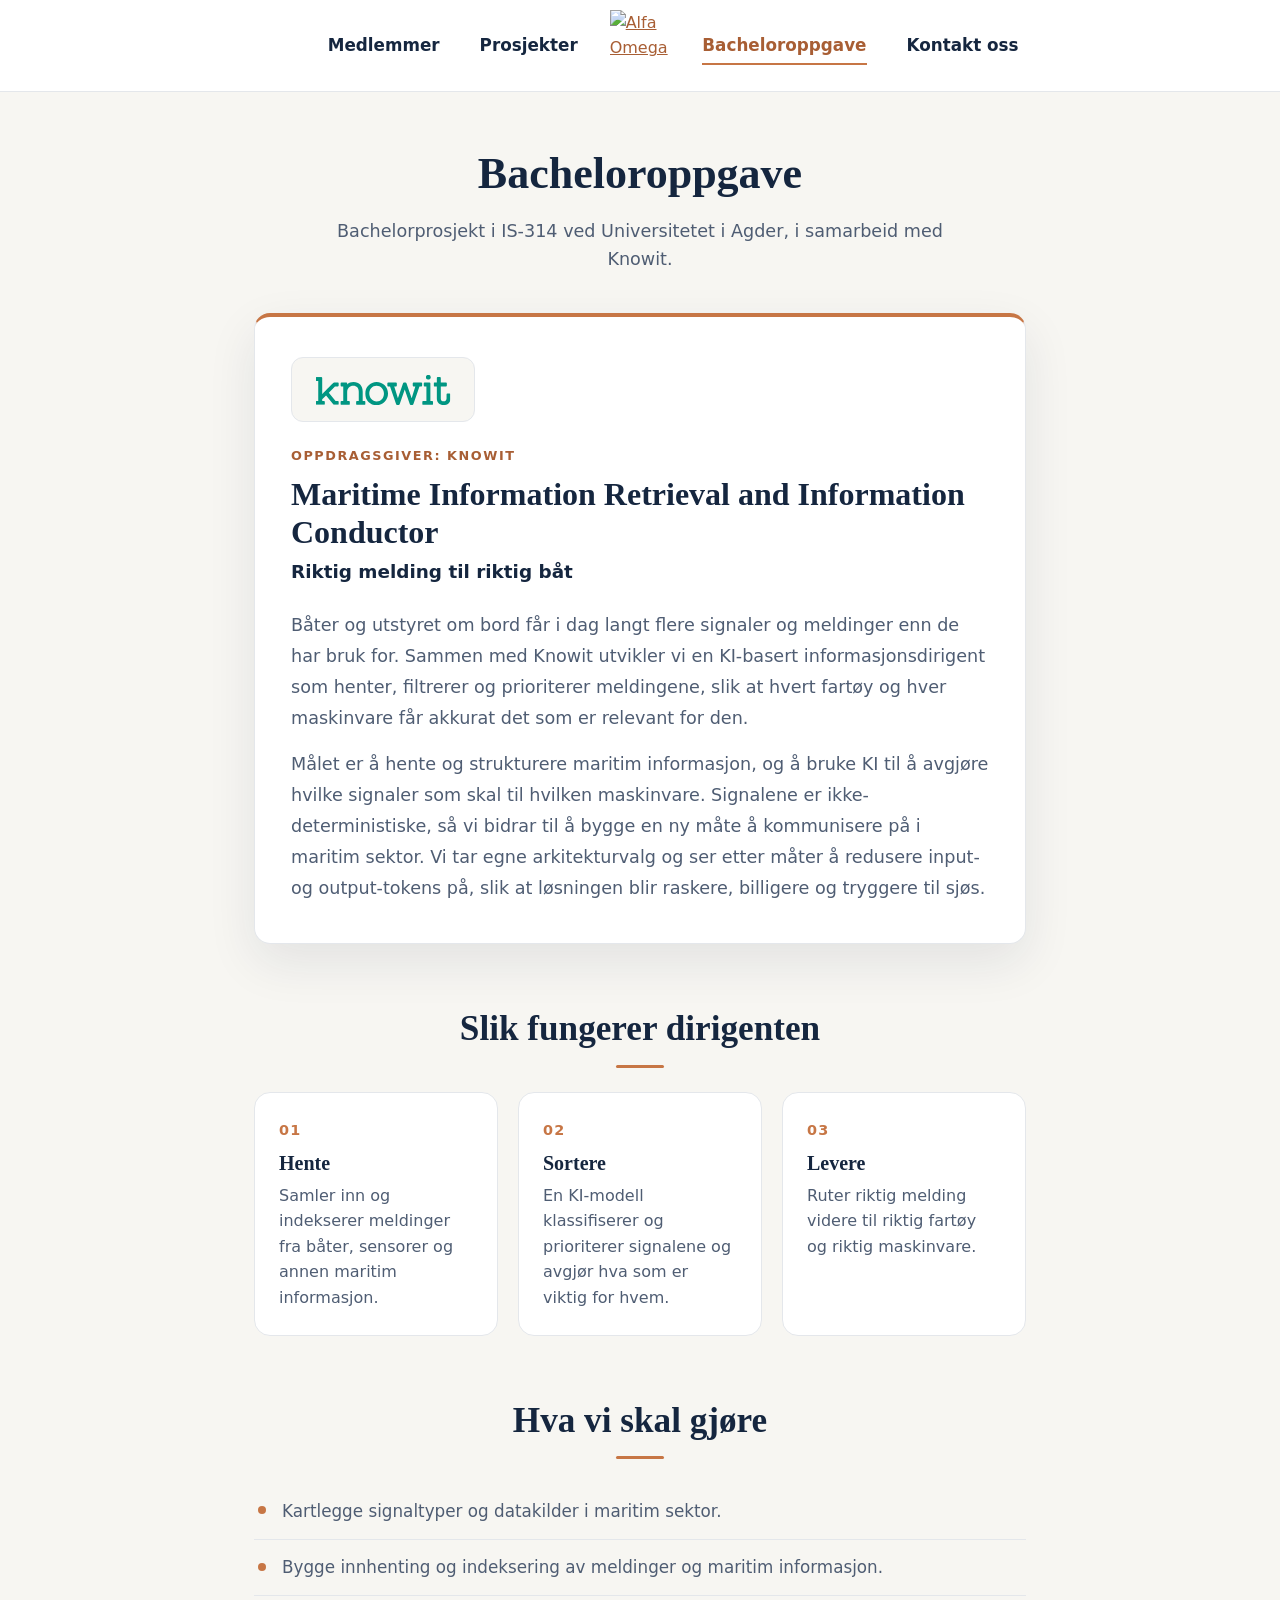
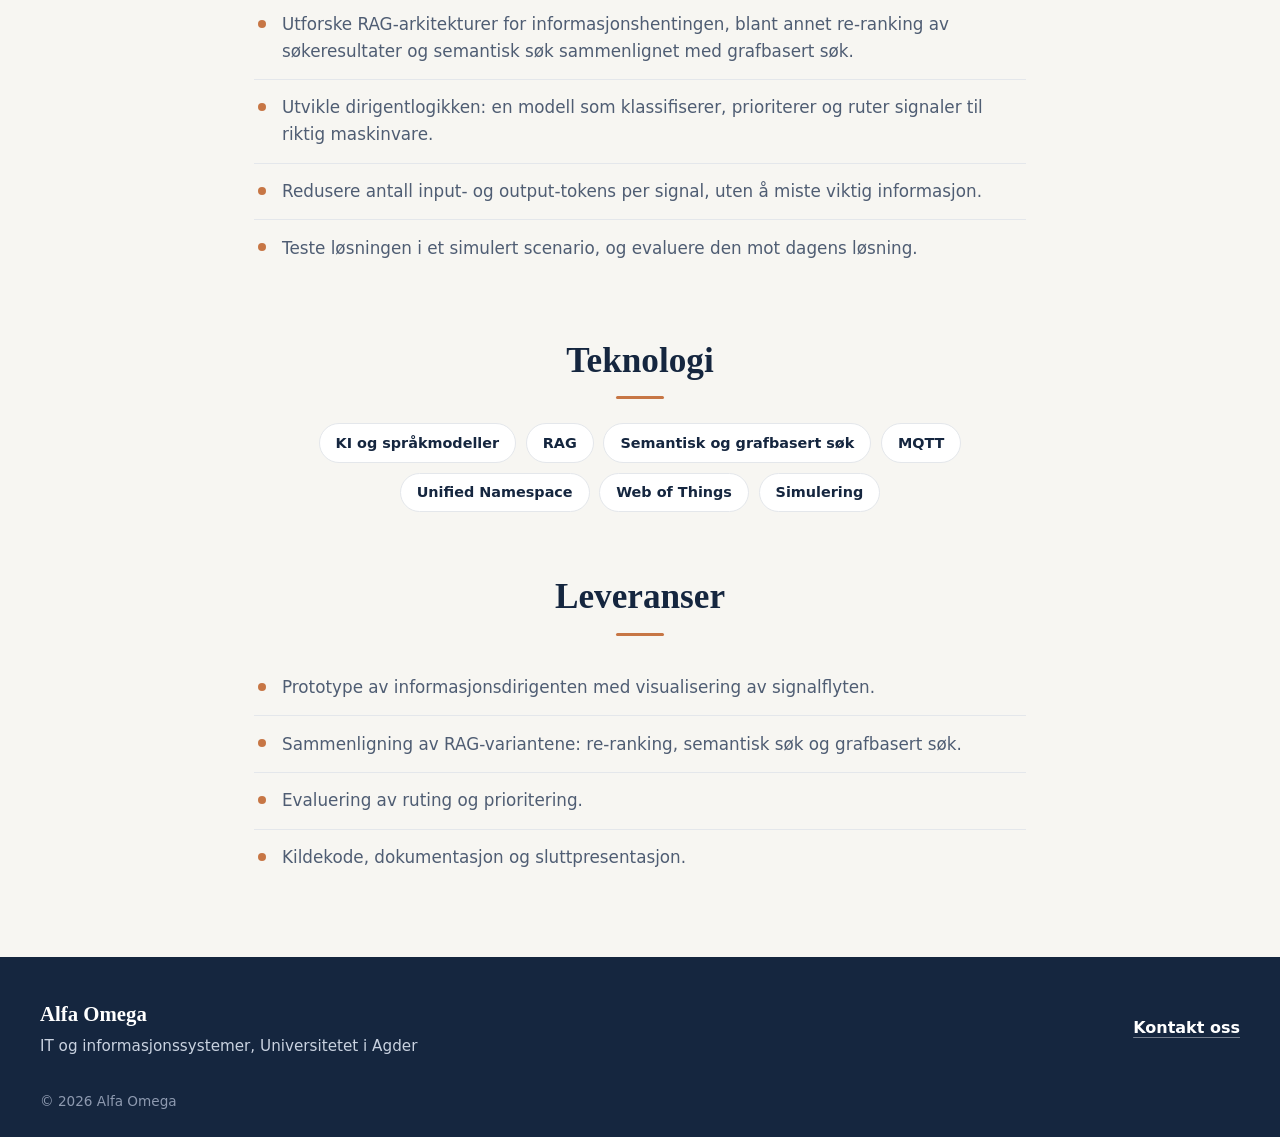
==== commit 717f32ed: "Oppdatert Knowit-teksten etter oppgavebeskrivelsen Co-Authored-By: Claude Opus 5.5 <noreply@anthropi" ====
--- a/bacheloroppgave.html
+++ b/bacheloroppgave.html
@@ -64,9 +64,10 @@
                     meldingene, slik at hvert fartøy og hver maskinvare får akkurat det som er relevant for den.
                 </p>
                 <p class="about-text">
-                    Målet er en løsning som gjør kommunikasjonen til sjøs raskere, billigere og tryggere. En viktig del av
-                    oppgaven er å redusere antall input- og output-tokens per signal uten å miste viktig informasjon,
-                    og å ta egne arkitekturvalg underveis.
+                    Målet er å hente og strukturere maritim informasjon, og å bruke KI til å avgjøre hvilke signaler som skal
+                    til hvilken maskinvare. Signalene er ikke-deterministiske, så vi bidrar til å bygge en ny måte å kommunisere
+                    på i maritim sektor. Vi tar egne arkitekturvalg og ser etter måter å redusere input- og output-tokens på,
+                    slik at løsningen blir raskere, billigere og tryggere til sjøs.
                 </p>
             </article>
 
@@ -97,7 +98,8 @@
                     <li>Kartlegge signaltyper og datakilder i maritim sektor.</li>
                     <li>Bygge innhenting og indeksering av meldinger og maritim informasjon.</li>
                     <li>Utforske RAG-arkitekturer for informasjonshentingen, blant annet re-ranking av søkeresultater og semantisk søk sammenlignet med grafbasert søk.</li>
-                    <li>Utvikle dirigentlogikken som klassifiserer, prioriterer og ruter signaler.</li>
+                    <li>Utvikle dirigentlogikken: en modell som klassifiserer, prioriterer og ruter signaler til riktig maskinvare.</li>
+                    <li>Redusere antall input- og output-tokens per signal, uten å miste viktig informasjon.</li>
                     <li>Teste løsningen i et simulert scenario, og evaluere den mot dagens løsning.</li>
                 </ul>
             </section>
